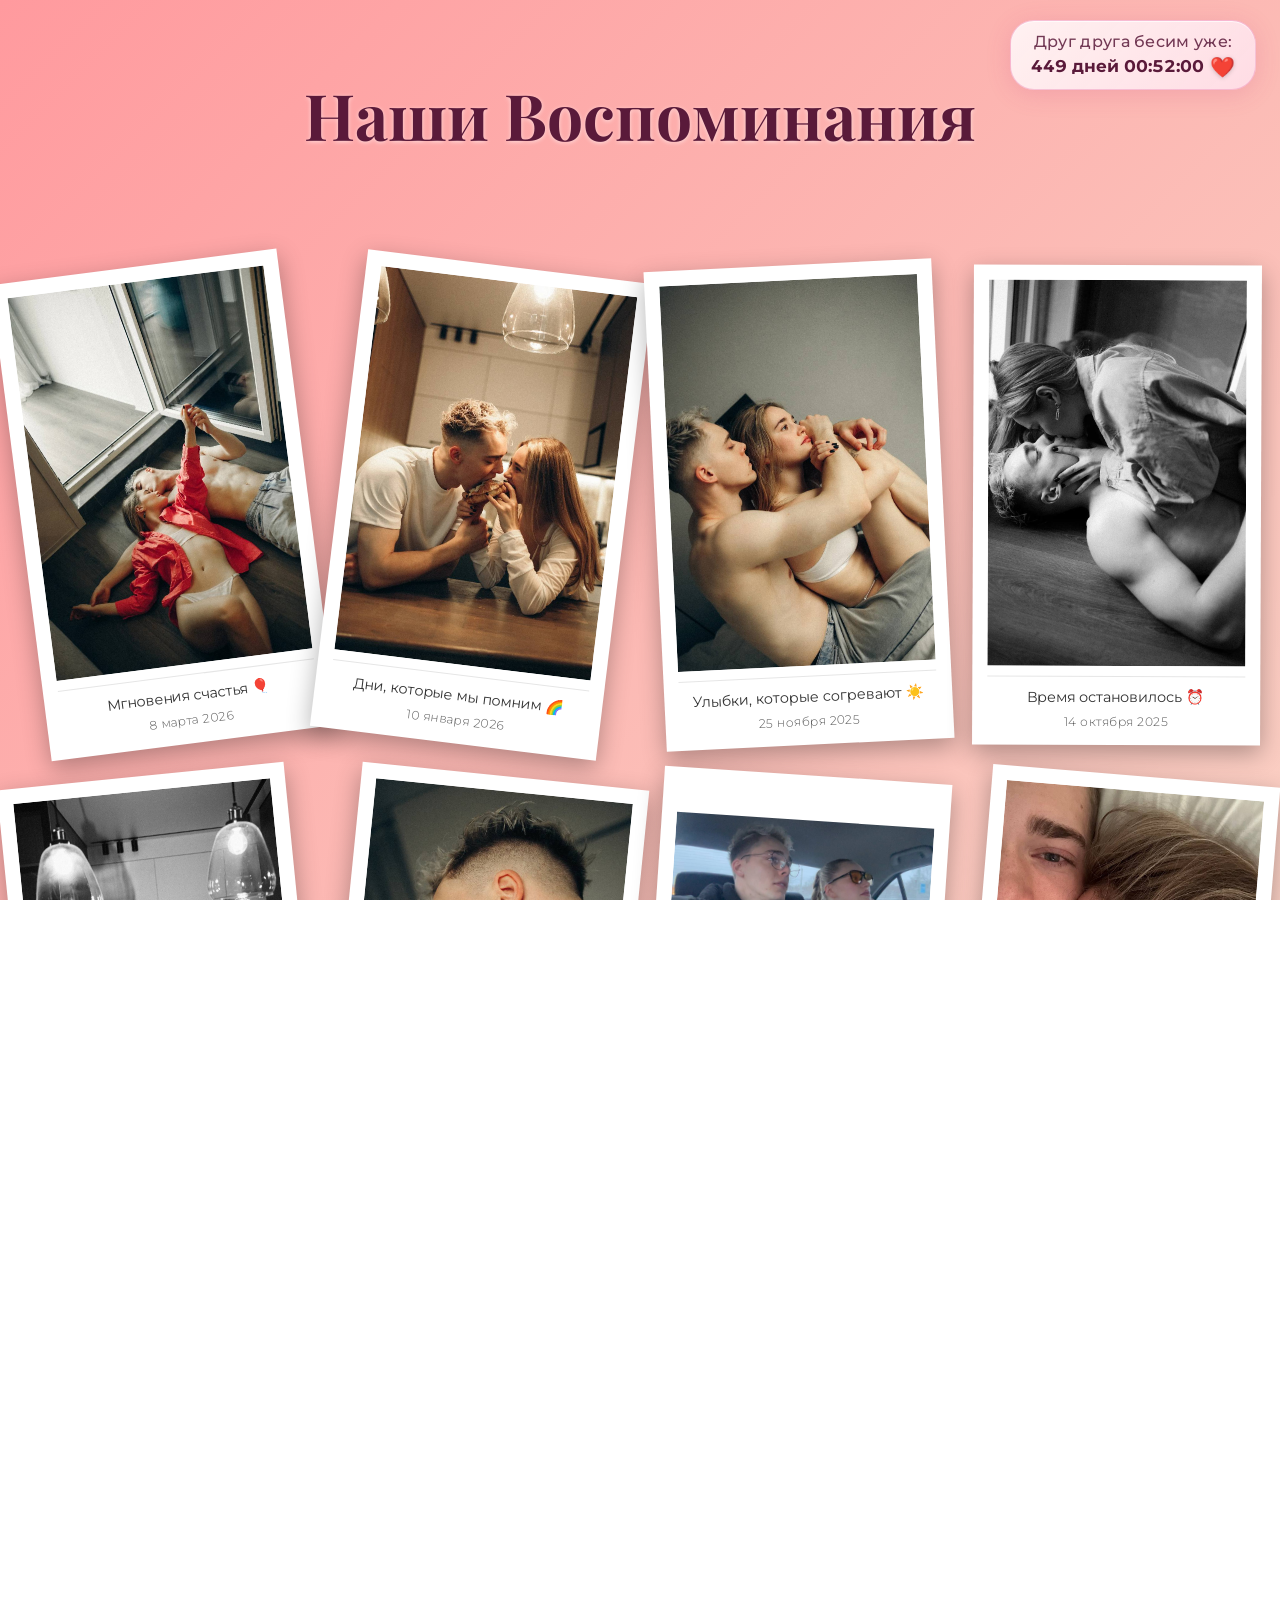
==== index.html @ 601b20e7 "init" ====
<!DOCTYPE html>
<html lang="ru">
<head>
    <meta charset="UTF-8">
    <meta name="viewport" content="width=device-width, initial-scale=1.0">
    <title>Наши Воспоминания❤️</title>
    <meta name="description" content="Наши прекрасные моменты вместе ❤️">
    
    <!-- Open Graph / Facebook, Telegram, Viber, WhatsApp -->
    <meta property="og:type" content="website">
    <meta property="og:title" content="Наши Воспоминания">
    <meta property="og:description" content="Наши прекрасные моменты вместе ❤️">
    <meta property="og:image" content="img/og-preview.png">
    <meta property="og:image:type" content="image/png">
    <meta property="og:image:width" content="1200">
    <meta property="og:image:height" content="630">
    <meta property="og:url" content="">
    <meta property="og:site_name" content="Наши Воспоминания">
    <meta property="og:locale" content="ru_RU">
    
    <!-- Twitter -->
    <meta name="twitter:card" content="summary_large_image">
    <meta name="twitter:title" content="Наши Воспоминания">
    <meta name="twitter:description" content="Наши прекрасные моменты вместе ❤️">
    <meta name="twitter:image" content="img/og-preview.png">
    
    <!-- Дополнительные теги для мессенджеров -->
    <meta name="theme-color" content="#667eea">
    <meta name="mobile-web-app-capable" content="yes">
    <meta name="apple-mobile-web-app-capable" content="yes">
    <meta name="apple-mobile-web-app-status-bar-style" content="black-translucent">
    
    <link rel="icon" type="image/svg+xml" href="img/favicon-os.svg">
    <link rel="preconnect" href="https://fonts.googleapis.com">
    <link rel="preconnect" href="https://fonts.gstatic.com" crossorigin>
    <link href="https://fonts.googleapis.com/css2?family=Playfair+Display:wght@400;700&family=Montserrat:wght@300;400;500&display=swap" rel="stylesheet">
    <link rel="stylesheet" href="css/reset.css">
    <link rel="stylesheet" href="css/style.css">
    <link rel="stylesheet" href="https://cdn.jsdelivr.net/npm/swiper@11/swiper-bundle.min.css">
</head>
<body>
    <div class="snowflakes" aria-hidden="true">
        <div class="snowflake">🌸</div>
        <div class="snowflake">💕</div>
        <div class="snowflake">🌷</div>
        <div class="snowflake">❤️</div>
        <div class="snowflake">🌸</div>
        <div class="snowflake">💖</div>
        <div class="snowflake">🌺</div>
        <div class="snowflake">💕</div>
        <div class="snowflake">🌸</div>
        <div class="snowflake">❤️</div>
        <div class="snowflake">🌷</div>
        <div class="snowflake">💖</div>
    </div>

    <!-- Счётчик времени вместе -->
    <div class="together-counter">
        <span class="together-counter__label">Друг друга бесим уже:</span>
        <div class="together-counter__wrap">
            <span class="together-counter__value" id="togetherCounter" aria-live="polite">—</span>
            <span class="together-counter__heart" aria-hidden="true">❤️</span>
        </div>
    </div>

    <!-- Экран входа (отключён — контент открыт сразу) -->
    <div class="entry-screen hidden" id="entryScreen" aria-hidden="true">
        <div class="hearts-container">
            <div class="heart-item" data-index="1">❤️</div>
            <div class="heart-item" data-index="2">💖</div>
            <div class="heart-item" data-index="3">💕</div>
            <div class="heart-item" data-index="4">💗</div>
        </div>
        <div class="entry-error" id="entryError"></div>
    </div>

    <!-- Заголовок -->
    <header class="header">
        <div class="container">
            <h1 class="title">Наши Воспоминания</h1>
        </div>
    </header>

    <!-- Галерея -->
    <main class="main">
        <div class="container">
            <div class="gallery" id="gallery">
                <!-- Фотографии будут добавлены через JavaScript -->
            </div>
        </div>
    </main>

    <!-- Lightbox для полноэкранного просмотра -->
    <div class="lightbox" id="lightbox">
        <button class="lightbox-close" id="lightboxClose">&times;</button>
        <button class="lightbox-prev" id="lightboxPrev">
            <img src="img/left-arrow.svg" alt="Previous" class="lightbox-arrow-icon">
        </button>
        <button class="lightbox-next" id="lightboxNext">
            <img src="img/right-arrow.svg" alt="Next" class="lightbox-arrow-icon">
        </button>
        <div class="lightbox-image" id="lightboxImage"></div>
        <p class="lightbox-caption" id="lightboxCaption"></p>
    </div>

    <!-- Причины для любви — карусель -->
    <section class="love-reasons" aria-label="Причины для любви">
        <div class="love-reasons__container">
            <h2 class="love-reasons__title">Причины для любви</h2>
            <div class="love-reasons__slider">
                <div class="swiper">
                    <div class="swiper-wrapper">
                        <div class="swiper-slide">
                            <div class="love-reasons__card">
                                <span class="love-reasons__card-text">Любовь — это когда ты считаешь её красивее любого ювелирного изделия в своём шопе.</span>
                                <img src="img/love-reason-1.svg" alt="" class="love-reasons__card-icon" width="64" height="64">
                            </div>
                        </div>
                        <div class="swiper-slide">
                            <div class="love-reasons__card">
                                <span class="love-reasons__card-text">Любовь — это когда вы оба планируете захватить мир, но пока спорите, чья очередь мыть посуду.</span>
                                <img src="img/love-reason-2.svg" alt="" class="love-reasons__card-icon" width="64" height="64">
                            </div>
                        </div>
                        <div class="swiper-slide">
                            <div class="love-reasons__card">
                                <span class="love-reasons__card-text">Любовь — это когда она единственный человек, который дослушал твой демку до конца и не попросила «сделать потише».</span>
                                <img src="img/love-reason-3.svg" alt="" class="love-reasons__card-icon" width="64" height="64">
                            </div>
                        </div>
                        <div class="swiper-slide">
                            <div class="love-reasons__card">
                                <span class="love-reasons__card-text">Любовь — это когда она фоткается с твоей новой подвеской, и охваты взлетают выше, чем твои амбиции.</span>
                                <img src="img/love-reason-4.svg" alt="" class="love-reasons__card-icon" width="64" height="64">
                            </div>
                        </div>
                        <div class="swiper-slide">
                            <div class="love-reasons__card">
                                <span class="love-reasons__card-text">Любовь — это планировать захват рынка украшений, пока вы оба лежите в масках для лица.</span>
                                <img src="img/love-reason-5.svg" alt="" class="love-reasons__card-icon" width="64" height="64">
                            </div>
                        </div>
                        <div class="swiper-slide">
                            <div class="love-reasons__card">
                                <span class="love-reasons__card-text">Любовь — это когда вы — самая стильная пара в сторис, даже если за кадром гора неглаженного белья.</span>
                                <img src="img/love-reason-6.svg" alt="" class="love-reasons__card-icon" width="64" height="64">
                            </div>
                        </div>
                        <div class="swiper-slide">
                            <div class="love-reasons__card">
                                <span class="love-reasons__card-text">Любовь — это вместе мечтать о пентхаусе, но кайфовать здесь и сейчас в одной съёмной, но уютной квартире.</span>
                                <img src="img/love-reason-7.svg" alt="" class="love-reasons__card-icon" width="64" height="64">
                            </div>
                        </div>
                        <div class="swiper-slide">
                            <div class="love-reasons__card">
                                <span class="love-reasons__card-text">Любовь — это верить в его успех сильнее, чем в него верит алгоритм Инстаграма.</span>
                                <img src="img/love-reason-8.svg" alt="" class="love-reasons__card-icon" width="64" height="64">
                            </div>
                        </div>
                        <div class="swiper-slide">
                            <div class="love-reasons__card">
                                <span class="love-reasons__card-text">Любовь — это когда «мы» в бизнес-плане важнее, чем «я».</span>
                                <img src="img/love-reason-9.svg" alt="" class="love-reasons__card-icon" width="64" height="64">
                            </div>
                        </div>
                        <div class="swiper-slide">
                            <div class="love-reasons__card">
                                <span class="love-reasons__card-text">Любовь — это знать, что даже если мир перестанет качать под бит, вы всё равно будете на одной волне.</span>
                                <img src="img/love-reason-10.svg" alt="" class="love-reasons__card-icon" width="64" height="64">
                            </div>
                        </div>
                    </div>
                </div>
            </div>
        </div>
    </section>

    <!-- Блокнот благодарности -->
    <section class="gratitude-notebook" aria-label="Блокнот благодарности">
        <div class="container">
            <h2 class="gratitude-notebook__title">Блокнот благодарности</h2>
            <p class="gratitude-notebook__desc">Напиши, за что благодарен или благодарна — и сохрани в нашу общую книгу.</p>
            <form class="gratitude-notebook__form" id="gratitudeForm" action="#" method="post"
                data-api-base="https://derbugov.ru/love/api"
                data-project="sergey-olya">
                <textarea class="gratitude-notebook__textarea" name="message" placeholder="Напиши благодарность..." rows="4" maxlength="2000" required></textarea>
                <div class="gratitude-notebook__row">
                    <fieldset class="gratitude-notebook__author">
                        <legend class="gratitude-notebook__legend">От кого:</legend>
                        <label class="gratitude-notebook__label">
                            <input type="radio" name="author" value="sergey" checked>
                            <span>Сергей</span>
                        </label>
                        <label class="gratitude-notebook__label">
                            <input type="radio" name="author" value="olya">
                            <span>Оля</span>
                        </label>
                    </fieldset>
                    <button type="submit" class="gratitude-notebook__submit">Сохранить</button>
                </div>
                <p class="gratitude-notebook__status" id="gratitudeStatus" aria-live="polite"></p>
            </form>
            <div class="gratitude-list" id="gratitudeList">
                <h3 class="gratitude-list__title">Добавленные благодарности</h3>
                <div class="gratitude-list__items" id="gratitudeListItems"></div>
            </div>
        </div>
    </section>

    <!-- Гороскоп пары: Овен + Рыбы -->
    <section class="horoscope-pair" aria-label="Гороскоп пары">
        <div class="container">
            <h2 class="horoscope-pair__title">
                <span class="horoscope-pair__icon" aria-hidden="true">
                    <svg width="32" height="32" viewBox="0 0 24 24" fill="none" xmlns="http://www.w3.org/2000/svg"><path d="M12 2l1.5 4.5L18 8l-4.5 1.5L12 14l-1.5-4.5L6 8l4.5-1.5L12 2z" fill="currentColor" opacity="0.95"/><path d="M5 16l1 3 3-1-1-3-3 1zM19 16l-1 3-3-1 1-3 3 1zM12 18l.8 2.4 2.4-.8-.8-2.4-2.4.8z" fill="currentColor" opacity="0.7"/></svg>
                </span>
                Космический коктейль: Овен + Рыбы
            </h2>
            <p class="horoscope-pair__subtitle">Встреча «Пионера» и «Мечтателя»</p>

            <div class="horoscope-pair__cards">
                <div class="horoscope-pair__card horoscope-pair__card--aries">
                    <span class="horoscope-pair__zodiac" aria-hidden="true">♈</span>
                    <h3 class="horoscope-pair__name">Сергей <span class="horoscope-pair__sign">Овен</span></h3>
                    <p class="horoscope-pair__date">8 апреля</p>
                    <p class="horoscope-pair__text">Огонь в чистом виде. Энергия, драйв и девиз «вижу цель — не вижу препятствий».</p>
                </div>
                <div class="horoscope-pair__card horoscope-pair__card--pair">
                    <span class="horoscope-pair__heart" aria-hidden="true">💫</span>
                    <p class="horoscope-pair__meta">Сергей даёт защиту и уверенность, Оля — вдохновение и «тихую гавань». Пара замыкает цикл зодиака (Рыбы — последний, Овен — первый), создавая целостность.</p>
                </div>
                <div class="horoscope-pair__card horoscope-pair__card--pisces">
                    <span class="horoscope-pair__zodiac" aria-hidden="true">♓</span>
                    <h3 class="horoscope-pair__name">Оля <span class="horoscope-pair__sign">Рыбы</span></h3>
                    <p class="horoscope-pair__date">14 марта</p>
                    <p class="horoscope-pair__text">Глубокий океан. Мудрость, интуиция и умение сглаживать острые углы.</p>
                </div>
            </div>

            <div class="horoscope-pair__footer">
                <p class="horoscope-pair__date-start">
                    <span class="horoscope-pair__date-icon" aria-hidden="true">🌙</span>
                    Начало отношений: <strong>12.09.2025</strong> — Солнце в Деве, Луна в Тельце. Фундамент «на века»: земная устойчивость, комфорт и верность.
                </p>
                <p class="horoscope-pair__verdict">
                    Как моторная лодка (Овен) в красивом заливе (Рыбы). Главное — не заводить мотор слишком резко, и тогда это путешествие будет самым романтичным.
                </p>
                <p class="horoscope-pair__numbers">Числа 8 и 14 в сумме дают отличную динамику. 14 марта — День числа Пи, так что у ваших отношений под ногами бесконечная логика любви.</p>
            </div>
        </div>
    </section>

    <!-- Модалка подтверждения удаления -->
    <div class="confirm-modal" id="confirmModal" aria-modal="true" role="dialog" aria-labelledby="confirmModalText">
        <div class="confirm-modal__box">
            <p class="confirm-modal__text" id="confirmModalText">Удалить эту благодарность?</p>
            <div class="confirm-modal__actions">
                <button type="button" class="confirm-modal__btn confirm-modal__btn--cancel" id="confirmModalCancel">Отмена</button>
                <button type="button" class="confirm-modal__btn confirm-modal__btn--delete" id="confirmModalOk">Удалить</button>
            </div>
        </div>
    </div>

    <script src="https://cdn.jsdelivr.net/npm/swiper@11/swiper-bundle.min.js"></script>
    <script src="js/script.js"></script>
</body>
</html>
---- css/style.css ----
/* Базовые стили */
.container {
    width: 100%;
    max-width: 1600px;
    margin: 0 auto;
    padding: 0 20px;
}

.flex {
    display: flex;
    align-items: center;
    justify-content: space-between;
}

/* Фон и общие стили */
body {
    background: linear-gradient(135deg, #ff9a9e 0%, #fad0c4 25%, #ffecd2 50%, #f8b4c8 75%, #e96da6 100%);
    background-size: 400% 400%;
    animation: gradientShift 15s ease infinite;
    min-height: 100vh;
    position: relative;
    overflow-x: hidden;
}

@keyframes gradientShift {
    0% {
        background-position: 0% 50%;
    }

    50% {
        background-position: 100% 50%;
    }

    100% {
        background-position: 0% 50%;
    }
}


/* Счётчик времени вместе — правый верхний угол */
.together-counter {
    position: fixed;
    top: 20px;
    right: 24px;
    z-index: 100;
    display: flex;
    flex-direction: column;
    flex-wrap: wrap;
    align-items: center;
    gap: 6px 10px;
    font-family: 'Montserrat', sans-serif;
    color: #5a1a3a;
    background: linear-gradient(135deg, rgba(255, 255, 255, 0.82) 0%, rgba(255, 230, 242, 0.78) 100%);
    padding: 12px 20px;
    border-radius: 24px;
    backdrop-filter: blur(14px);
    -webkit-backdrop-filter: blur(14px);
    box-shadow: 0 4px 24px rgba(200, 60, 120, 0.18), inset 0 1px 0 rgba(255, 255, 255, 0.7);
    border: 1px solid rgba(233, 109, 166, 0.35);
    white-space: nowrap;
    transition: transform 0.2s ease, box-shadow 0.2s ease;
}

.together-counter:hover {
    transform: translateY(-1px);
    box-shadow: 0 8px 28px rgba(200, 60, 120, 0.25), inset 0 1px 0 rgba(255, 255, 255, 0.8);
}

/* Обёртка значения и сердца — не обрезает анимацию scale */
.together-counter__wrap {
    display: inline-flex;
    align-items: center;
    gap: 6px;
    overflow: visible;
}

.together-counter__heart {
    display: inline-block;
    font-size: 1.25rem;
    line-height: 1;
    filter: drop-shadow(0 1px 2px rgba(0, 0, 0, 0.2));
}

.together-counter__heart--beat {
    animation: togetherHeartBeat 0.4s ease-in-out;
}

@keyframes togetherHeartBeat {

    0%,
    100% {
        transform: scale(1);
    }

    35% {
        transform: scale(1.35);
    }

    70% {
        transform: scale(1.1);
    }
}

.together-counter__label {
    font-size: 1rem;
    font-weight: 500;
    letter-spacing: 0.02em;
    opacity: 0.85;
}

.together-counter__value {
    font-size: 1.05rem;
    font-weight: 700;
    font-variant-numeric: tabular-nums;
}

@media (max-width: 768px) {
    .together-counter {
        top: 12px;
        right: 12px;
        padding: 10px 14px;
        gap: 4px 8px;
        border-radius: 20px;
    }

    .together-counter__heart {
        font-size: 1.1rem;
    }

    .together-counter__label {
        font-size: 0.8rem;
    }

    .together-counter__value {
        font-size: 0.9rem;
    }
}

/* Лепестки и сердечки */
.snowflakes {
    position: fixed;
    top: 0;
    left: 0;
    width: 100%;
    height: 100%;
    pointer-events: none;
    z-index: 2;
    overflow: hidden;
}

.snowflake {
    position: absolute;
    top: -30px;
    font-size: 22px;
    opacity: 0.85;
    animation: petalfall linear infinite;
}

.snowflake:nth-child(1) {
    left: 8%;
    animation-duration: 16s;
    animation-delay: 0s;
}

.snowflake:nth-child(2) {
    left: 18%;
    animation-duration: 19s;
    animation-delay: 1.2s;
}

.snowflake:nth-child(3) {
    left: 30%;
    animation-duration: 22s;
    animation-delay: 2.5s;
}

.snowflake:nth-child(4) {
    left: 42%;
    animation-duration: 17s;
    animation-delay: 0.7s;
}

.snowflake:nth-child(5) {
    left: 52%;
    animation-duration: 20s;
    animation-delay: 1.8s;
}

.snowflake:nth-child(6) {
    left: 63%;
    animation-duration: 23s;
    animation-delay: 3.1s;
}

.snowflake:nth-child(7) {
    left: 72%;
    animation-duration: 15s;
    animation-delay: 0.4s;
}

.snowflake:nth-child(8) {
    left: 80%;
    animation-duration: 18s;
    animation-delay: 1.6s;
}

.snowflake:nth-child(9) {
    left: 91%;
    animation-duration: 21s;
    animation-delay: 2.9s;
}

.snowflake:nth-child(10) {
    left: 14%;
    animation-duration: 20s;
    animation-delay: 1s;
}

.snowflake:nth-child(11) {
    left: 57%;
    animation-duration: 17s;
    animation-delay: 2.2s;
}

.snowflake:nth-child(12) {
    left: 87%;
    animation-duration: 22s;
    animation-delay: 3.5s;
}

@keyframes petalfall {
    0% {
        transform: translateY(0) translateX(0) rotate(0deg);
        opacity: 0.9;
    }

    25% {
        transform: translateY(25vh) translateX(18px) rotate(90deg);
    }

    50% {
        transform: translateY(50vh) translateX(-14px) rotate(180deg);
    }

    75% {
        transform: translateY(75vh) translateX(20px) rotate(270deg);
    }

    100% {
        transform: translateY(105vh) translateX(0) rotate(360deg);
        opacity: 0;
    }
}

/* Заголовок */
.header {
    text-align: center;
    padding: 80px 20px 40px;
    position: relative;
    z-index: 10;
}

.title {
    font-family: 'Playfair Display', serif;
    font-size: 4rem;
    font-weight: 700;
    color: #5a1a3a;
    text-shadow: 0 1px 4px rgba(255, 255, 255, 0.6);
    margin-bottom: 15px;
    animation: fadeInDown 1s ease-out;
}

.subtitle {
    font-family: 'Montserrat', sans-serif;
    font-size: 1.5rem;
    font-weight: 300;
    color: rgba(90, 26, 58, 0.85);
    text-shadow: 0 1px 3px rgba(255, 255, 255, 0.5);
    animation: fadeInUp 1s ease-out 0.3s both;
}

@keyframes fadeInDown {
    from {
        opacity: 0;
        transform: translateY(-30px);
    }

    to {
        opacity: 1;
        transform: translateY(0);
    }
}

@keyframes fadeInUp {
    from {
        opacity: 0;
        transform: translateY(30px);
    }

    to {
        opacity: 1;
        transform: translateY(0);
    }
}

/* Причины для любви — карусель */
.love-reasons {
    position: relative;
    z-index: 10;
    padding: 20px 0 50px;
}

.love-reasons__container {
    padding-left: 0;
    padding-right: 0;
}

.love-reasons__title {
    font-family: 'Playfair Display', serif;
    font-size: 2rem;
    font-weight: 700;
    color: #5a1a3a;
    text-align: center;
    text-shadow: 0 1px 3px rgba(255, 255, 255, 0.5);
    margin-bottom: 28px;
    padding: 0 20px;
}

.love-reasons__slider {
    position: relative;
}

.love-reasons__slider .swiper {
    overflow: visible;
}

.love-reasons__slider .swiper-wrapper {
    align-items: stretch;
}

.love-reasons__slider .swiper-slide {
    height: auto;
    display: flex;
    box-sizing: border-box;
    margin-left: 10px;
    width: 320px;
    flex-shrink: 0;
}

@media (max-width: 768px) {
    .love-reasons__slider .swiper-slide {
        width: 260px;
    }
}

.love-reasons__card {
    flex: 1;
    width: 100%;
    min-width: 0;
    padding: 24px 28px;
    background: rgba(255, 255, 255, 0.95);
    border-radius: 16px;
    box-shadow: 0 8px 32px rgba(0, 0, 0, 0.2);
    font-family: 'Montserrat', sans-serif;
    font-size: 1rem;
    line-height: 1.5;
    color: #333;
    font-weight: 400;
    display: flex;
    flex-direction: column;
    gap: 16px;
    position: relative;
}

.love-reasons__card-text {
    flex: 1;
    min-height: 0;
}

.love-reasons__card-icon {
    display: block;
    width: 56px;
    height: 56px;
    object-fit: contain;
    flex-shrink: 0;
    position: absolute;
    left: var(--icon-left, 50%);
    transform: translateX(-50%) rotate(var(--icon-rotate, 0deg));
    bottom: -25px;
}

@media (max-width: 768px) {
    .love-reasons__title {
        font-size: 1.5rem;
    }

    .love-reasons__card {
        min-width: 260px;
        padding: 20px 22px;
        font-size: 0.95rem;
    }

    .love-reasons__card-icon {
        width: 48px;
        height: 48px;
    }
}

/* Блокнот благодарности */
.gratitude-notebook {
    position: relative;
    z-index: 10;
    padding: 50px 20px 70px;
}

.gratitude-notebook__title {
    font-family: 'Playfair Display', serif;
    font-size: 2rem;
    font-weight: 700;
    color: #5a1a3a;
    text-align: center;
    text-shadow: 0 1px 3px rgba(255, 255, 255, 0.5);
    margin-bottom: 10px;
}

.gratitude-notebook__desc {
    font-family: 'Montserrat', sans-serif;
    font-size: 1rem;
    color: rgba(90, 26, 58, 0.8);
    text-align: center;
    margin-bottom: 28px;
}

.gratitude-notebook__form {
    max-width: 560px;
    margin: 0 auto;
    background: rgba(255, 255, 255, 0.95);
    padding: 28px 32px;
    border-radius: 20px;
    box-shadow: 0 8px 32px rgba(0, 0, 0, 0.2);
}

.gratitude-notebook__textarea {
    width: 100%;
    min-height: 120px;
    padding: 16px 18px;
    border: 1px solid rgba(0, 0, 0, 0.12);
    border-radius: 12px;
    font-family: 'Montserrat', sans-serif;
    font-size: 1rem;
    line-height: 1.5;
    color: #333;
    resize: vertical;
    box-sizing: border-box;
    margin-bottom: 20px;
}

.gratitude-notebook__textarea::placeholder {
    color: #999;
}

.gratitude-notebook__textarea:focus {
    outline: none;
    border-color: #667eea;
    box-shadow: 0 0 0 3px rgba(102, 126, 234, 0.2);
}

.gratitude-notebook__row {
    display: flex;
    flex-wrap: wrap;
    align-items: center;
    justify-content: space-between;
    gap: 16px;
}

.gratitude-notebook__author {
    border: none;
    margin: 0;
    padding: 0;
}

.gratitude-notebook__legend {
    font-family: 'Montserrat', sans-serif;
    font-size: 0.9rem;
    font-weight: 500;
    color: #555;
    margin-bottom: 8px;
}

.gratitude-notebook__label {
    display: inline-flex;
    align-items: center;
    gap: 8px;
    font-family: 'Montserrat', sans-serif;
    font-size: 1rem;
    color: #333;
    cursor: pointer;
    margin-right: 20px;
}

.gratitude-notebook__label input {
    accent-color: #667eea;
}

.gratitude-notebook__submit {
    font-family: 'Montserrat', sans-serif;
    font-size: 1rem;
    font-weight: 600;
    color: white;
    background: linear-gradient(135deg, #e96da6 0%, #c0435a 100%);
    border: none;
    padding: 12px 28px;
    border-radius: 24px;
    cursor: pointer;
    box-shadow: 0 4px 14px rgba(233, 109, 166, 0.35);
    transition: transform 0.2s, box-shadow 0.2s;
}

.gratitude-notebook__submit:hover {
    transform: translateY(-1px);
    box-shadow: 0 6px 20px rgba(233, 109, 166, 0.55);
}

.gratitude-notebook__submit:disabled {
    opacity: 0.7;
    cursor: not-allowed;
    transform: none;
}

.gratitude-notebook__status {
    margin: 16px 0 0;
    font-family: 'Montserrat', sans-serif;
    font-size: 0.9rem;
    min-height: 1.4em;
}

.gratitude-notebook__status.success {
    color: #2e7d32;
}

.gratitude-notebook__status.error {
    color: #c62828;
}

@media (max-width: 768px) {
    .gratitude-notebook__form {
        padding: 20px 20px;
    }

    .gratitude-notebook__row {
        flex-direction: column;
        align-items: stretch;
    }

    .gratitude-notebook__submit {
        width: 100%;
    }
}

/* Список добавленных благодарностей */
.gratitude-list {
    max-width: 560px;
    margin: 36px auto 0;
}

.gratitude-list__title {
    font-family: 'Montserrat', sans-serif;
    font-size: 1.15rem;
    font-weight: 600;
    color: #5a1a3a;
    margin-bottom: 16px;
}

.gratitude-list__items {
    display: flex;
    flex-direction: column;
    gap: 12px;
}

.gratitude-list__item {
    position: relative;
    background: rgba(255, 255, 255, 0.95);
    padding: 16px 44px 16px 20px;
    border-radius: 14px;
    box-shadow: 0 4px 20px rgba(0, 0, 0, 0.12);
    font-family: 'Montserrat', sans-serif;
}

.gratitude-list__item-delete {
    position: absolute;
    top: 12px;
    right: 12px;
    width: 28px;
    height: 28px;
    padding: 0;
    border: none;
    background: rgba(0, 0, 0, 0.06);
    color: #666;
    font-size: 1.25rem;
    line-height: 1;
    border-radius: 50%;
    cursor: pointer;
    display: flex;
    align-items: center;
    justify-content: center;
    transition: background 0.2s, color 0.2s;
}

.gratitude-list__item-delete:hover {
    background: rgba(198, 40, 40, 0.15);
    color: #c62828;
}

.gratitude-list__item-text {
    font-size: 1rem;
    line-height: 1.5;
    color: #333;
    margin-bottom: 8px;
    white-space: pre-wrap;
}

.gratitude-list__item-meta {
    font-size: 0.85rem;
    color: #666;
}

.gratitude-list__empty {
    font-family: 'Montserrat', sans-serif;
    font-size: 0.95rem;
    color: rgba(90, 26, 58, 0.7);
    font-style: italic;
}

/* Гороскоп пары: Овен + Рыбы */
.horoscope-pair {
    position: relative;
    z-index: 10;
    padding: 50px 20px 80px;
}

.horoscope-pair__title {
    display: flex;
    align-items: center;
    justify-content: center;
    gap: 12px;
    flex-wrap: wrap;
    font-family: 'Playfair Display', serif;
    font-size: 2rem;
    font-weight: 700;
    color: #5a1a3a;
    text-align: center;
    text-shadow: 0 1px 3px rgba(255, 255, 255, 0.5);
    margin-bottom: 8px;
    padding: 0 20px;
}

.horoscope-pair__icon {
    display: inline-flex;
    color: #c0435a;
    filter: drop-shadow(0 1px 3px rgba(255, 255, 255, 0.4));
}

.horoscope-pair__subtitle {
    font-family: 'Montserrat', sans-serif;
    font-size: 1rem;
    color: rgba(90, 26, 58, 0.8);
    text-align: center;
    margin-bottom: 28px;
    padding: 0 20px;
}

.horoscope-pair__cards {
    display: grid;
    grid-template-columns: 1fr auto 1fr;
    gap: 20px;
    align-items: start;
    max-width: 900px;
    margin: 0 auto 32px;
}

.horoscope-pair__card {
    background: rgba(255, 255, 255, 0.95);
    border-radius: 16px;
    padding: 20px 24px;
    box-shadow: 0 8px 32px rgba(0, 0, 0, 0.2);
    font-family: 'Montserrat', sans-serif;
    text-align: center;
}

.horoscope-pair__card--pair {
    text-align: left;
    align-self: stretch;
    display: flex;
    flex-direction: column;
    justify-content: center;
}

.horoscope-pair__zodiac {
    display: block;
    font-size: 2.5rem;
    line-height: 1;
    margin-bottom: 8px;
    opacity: 0.9;
}

.horoscope-pair__heart {
    display: block;
    font-size: 2rem;
    margin-bottom: 8px;
}

.horoscope-pair__name {
    font-family: 'Playfair Display', serif;
    font-size: 1.25rem;
    font-weight: 700;
    color: #333;
    margin: 0 0 4px;
}

.horoscope-pair__sign {
    font-family: 'Montserrat', sans-serif;
    font-weight: 500;
    font-size: 1rem;
    color: #667eea;
}

.horoscope-pair__date {
    font-size: 0.9rem;
    color: #666;
    margin: 0 0 12px;
}

.horoscope-pair__text {
    font-size: 0.95rem;
    line-height: 1.5;
    color: #444;
    margin: 0;
}

.horoscope-pair__meta {
    font-size: 1.8rem;
    font-weight: 600;
    line-height: 1.5;
    color: #444;
    margin: 0;
}

@media (max-width: 768px) {
    .horoscope-pair__meta {
        font-size: 1rem;
    }
}

.horoscope-pair__footer {
    max-width: 900px;
    margin: 0 auto;
    background: rgba(255, 255, 255, 0.9);
    border-radius: 16px;
    padding: 24px 28px;
    box-shadow: 0 8px 32px rgba(0, 0, 0, 0.15);
}

.horoscope-pair__date-start,
.horoscope-pair__verdict,
.horoscope-pair__numbers {
    font-family: 'Montserrat', sans-serif;
    font-size: 0.95rem;
    line-height: 1.55;
    color: #333;
    margin: 0 0 14px;
}

.horoscope-pair__date-start:last-child,
.horoscope-pair__verdict:last-child,
.horoscope-pair__numbers:last-child {
    margin-bottom: 0;
}

.horoscope-pair__date-icon {
    margin-right: 4px;
}

.horoscope-pair__verdict {
    font-style: italic;
    color: #555;
}

@media (max-width: 768px) {
    .horoscope-pair {
        padding: 40px 16px 60px;
    }

    .horoscope-pair__title {
        font-size: 1.5rem;
        gap: 8px;
    }

    .horoscope-pair__cards {
        grid-template-columns: 1fr;
        gap: 16px;
        margin-bottom: 24px;
    }

    .horoscope-pair__card {
        padding: 18px 20px;
    }

    .horoscope-pair__footer {
        padding: 20px 20px;
    }
}

/* Галерея */
.main {
    padding: 40px 0 80px;
    position: relative;
    z-index: 10;
}

.gallery {
    display: grid;
    grid-template-columns: repeat(auto-fill, minmax(280px, 1fr));
    gap: 30px;
    padding: 20px 0;
}

/* Поляроидный стиль для фотографий */
.photo-item {
    position: relative;
    opacity: 0;
    transform: translateY(50px) scale(0.8);
    animation: photoAppear 0.8s ease-out forwards;
    cursor: pointer;
    transition: transform 0.3s ease;
}

.photo-item.visible {
    opacity: 1;
    transform: translateY(0) scale(1);
}

@keyframes photoAppear {
    to {
        opacity: 1;
        transform: translateY(0) scale(1);
    }
}

.polaroid {
    background: white;
    padding: 15px;
    box-shadow: 0 8px 25px rgba(0, 0, 0, 0.3);
    transition: all 0.4s cubic-bezier(0.34, 1.56, 0.64, 1);
    position: relative;
    overflow: hidden;
    display: flex;
    flex-direction: column;
}

.polaroid::before {
    content: '';
    position: absolute;
    top: 0;
    left: 0;
    right: 0;
    bottom: 0;
    background: linear-gradient(135deg, rgba(255, 255, 255, 0.1) 0%, transparent 100%);
    opacity: 0;
    transition: opacity 0.3s;
}

.photo-item:hover .polaroid::before {
    opacity: 1;
}

.photo-item:hover .polaroid {
    transform: scale(1.05) rotate(0deg) !important;
    box-shadow: 0 15px 40px rgba(0, 0, 0, 0.4);
    z-index: 100;
}

.photo-item:hover .photo-image {
    transform: scale(1.05);
}

.photo-image {
    width: 100%;
    height: auto;
    display: block;
    transition: transform 0.4s ease, opacity 0.3s ease;
    object-fit: cover;
    opacity: 1;
}

/* Видео в галерее */
.frame-inner {
    position: relative;
    width: 100%;
    overflow: hidden;
    min-height: 200px;
    display: flex;
    align-items: center;
    justify-content: center;
    background: transparent;
    flex: 1 0 auto;
}

/* Спиннер загрузки для фотографий в галерее */
.photo-spinner {
    position: absolute;
    top: 0;
    left: 0;
    width: 100%;
    height: 100%;
    display: flex;
    align-items: center;
    justify-content: center;
    background: transparent;
    z-index: 5;
}

.heart-loader-small {
    font-size: 2rem;
    animation: heartPulse 1.5s ease-in-out infinite;
    color: #ff6b9d;
    filter: drop-shadow(0 0 8px rgba(255, 107, 157, 0.5));
}

.frame-inner video {
    width: 100%;
    height: auto;
    display: block;
    object-fit: cover;
}

/* Play кнопка для видео */
.video-play-button {
    position: absolute;
    top: 50%;
    left: 50%;
    transform: translate(-50%, -50%);
    width: 70px;
    height: 70px;
    display: flex;
    align-items: center;
    justify-content: center;
    cursor: pointer;
    transition: all 0.3s ease;
    z-index: 10;
    filter: drop-shadow(0 4px 15px rgba(0, 0, 0, 0.3));
}

.video-play-button .play-icon {
    width: 100%;
    height: 100%;
    object-fit: contain;
    transition: all 0.3s ease;
}

.video-play-button:hover {
    transform: translate(-50%, -50%) scale(1.15);
    filter: drop-shadow(0 6px 20px rgba(0, 0, 0, 0.4));
}

.video-play-button:hover .play-icon {
    filter: brightness(1.1);
}

.photo-item:hover .video-play-button {
    transform: translate(-50%, -50%) scale(1.2);
}

.photo-caption {
    position: relative;
    font-family: 'Montserrat', sans-serif;
    font-size: 0.9rem;
    color: #333;
    text-align: center;
    font-weight: 400;
    line-height: 1.4;
    padding: 10px 0 0;
    margin-top: 10px;
    border-top: 1px solid rgba(0, 0, 0, 0.1);
    flex-shrink: 0;
}

.photo-caption span {
    display: block;
    margin-top: 5px;
    font-weight: 300;
    letter-spacing: 0.5px;
}

/* Lightbox */
.lightbox {
    display: none;
    position: fixed;
    top: 0;
    left: 0;
    width: 100%;
    height: 100%;
    background: rgba(0, 0, 0, 0.95);
    z-index: 1000;
    justify-content: center;
    align-items: center;
    opacity: 0;
    transition: opacity 0.3s;
}

.lightbox.active {
    display: flex;
    opacity: 1;
}

.lightbox-image {
    max-width: 90%;
    max-height: 90%;
    border-radius: 10px;
    box-shadow: 0 10px 50px rgba(0, 0, 0, 0.5);
    animation: lightboxZoom 0.3s ease-out;
    display: flex;
    align-items: center;
    justify-content: center;
}

.lightbox-image img,
.lightbox-image video {
    max-width: 100%;
    max-height: 90vh;
    object-fit: contain;
    border-radius: 10px;
}

/* Спиннер загрузки с сердечком */
.lightbox-spinner {
    display: flex;
    align-items: center;
    justify-content: center;
    width: 100%;
    height: 100%;
    min-height: 300px;
}

.heart-loader {
    font-size: 3rem;
    animation: heartPulse 1.5s ease-in-out infinite;
    color: #ff6b9d;
    filter: drop-shadow(0 0 10px rgba(255, 107, 157, 0.5));
}

/* Увеличение спиннеров на мобильных устройствах в 3 раза */
@media (max-width: 768px) {
    .heart-loader-small {
        font-size: 6rem;
        /* 2rem * 3 = 6rem */
    }

    .heart-loader {
        font-size: 9rem;
        /* 3rem * 3 = 9rem */
    }
}

@keyframes heartPulse {

    0%,
    100% {
        transform: scale(1);
        opacity: 0.8;
    }

    50% {
        transform: scale(1.3);
        opacity: 1;
    }
}

/* Сообщение об ошибке загрузки */
.lightbox-error {
    color: white;
    font-family: 'Montserrat', sans-serif;
    font-size: 1.2rem;
    text-align: center;
    padding: 30px;
}

@keyframes lightboxZoom {
    from {
        transform: scale(0.8);
        opacity: 0;
    }

    to {
        transform: scale(1);
        opacity: 1;
    }
}

.lightbox-caption {
    position: absolute;
    bottom: 0;
    left: 0;
    color: white;
    font-family: 'Montserrat', sans-serif;
    font-size: 1rem;
    text-align: center;
    padding: 15px 30px;
    background: rgba(0, 0, 0, 0.7);
    border-radius: 25px;
    width: 100%;
}

.lightbox-close {
    position: absolute;
    top: 30px;
    right: 30px;
    font-size: 3rem;
    color: white;
    background: none;
    border: none;
    cursor: pointer;
    width: 50px;
    height: 50px;
    display: flex;
    align-items: center;
    justify-content: center;
    transition: transform 0.2s;
    z-index: 1001;
}

.lightbox-close:hover {
    transform: rotate(90deg) scale(1.2);
}

.lightbox-prev,
.lightbox-next {
    position: absolute;
    top: 50%;
    transform: translateY(-50%);
    font-size: 4rem;
    color: white;
    background: rgba(255, 255, 255, 0.1);
    border: none;
    cursor: pointer;
    width: 60px;
    height: 60px;
    display: flex;
    align-items: center;
    justify-content: center;
    border-radius: 50%;
    transition: all 0.3s;
    z-index: 1001;
}

.lightbox-prev {
    left: 30px;
}

.lightbox-next {
    right: 30px;
}

.lightbox-prev:hover,
.lightbox-next:hover {
    background: rgba(255, 255, 255, 0.3);
    transform: translateY(-50%) scale(1.1);
}

/* Адаптивность */
@media (max-width: 768px) {
    .title {
        font-size: 2.5rem;
    }

    .subtitle {
        font-size: 1.2rem;
    }

    .gallery {
        grid-template-columns: repeat(auto-fill, minmax(200px, 1fr));
        gap: 20px;
    }

    .lightbox-prev,
    .lightbox-next {
        width: 50px;
        height: 50px;
    }

    .lightbox-prev {
        left: 10px;
    }

    .lightbox-next {
        right: 10px;
    }

    .lightbox-close {
        top: 15px;
        right: 15px;
        font-size: 2.5rem;
    }
}

@media (max-width: 480px) {
    .gallery {
        grid-template-columns: 1fr;
        gap: 25px;
    }

    .title {
        font-size: 2rem;
    }
}

/* Экран входа */
.entry-screen {
    position: fixed;
    top: 0;
    left: 0;
    width: 100%;
    height: 100%;
    background: linear-gradient(135deg, #667eea 0%, #764ba2 25%, #f093fb 50%, #4facfe 75%, #00f2fe 100%);
    background-size: 400% 400%;
    animation: gradientShift 15s ease infinite;
    display: flex;
    flex-direction: column;
    align-items: center;
    justify-content: center;
    z-index: 10000;
    transition: opacity 0.5s ease, visibility 0.5s ease;
}

.entry-screen.hidden {
    opacity: 0;
    visibility: hidden;
    pointer-events: none;
}

.hearts-container {
    display: flex;
    width: 100%;
    height: 100%;
    align-items: center;
    justify-content: center;
    gap: 0;
}

.heart-item {
    width: 25%;
    height: 100%;
    display: flex;
    align-items: center;
    justify-content: center;
    cursor: pointer;
    transition: all 0.3s ease;
    user-select: none;
    font-size: 15vw;
    animation: heartFloat 2s ease-in-out infinite;
}

.heart-item:nth-child(1) {
    animation-delay: 0s;
    filter: drop-shadow(0 4px 8px rgba(255, 107, 157, 0.4));
}

.heart-item:nth-child(2) {
    animation-delay: 0.2s;
    filter: drop-shadow(0 4px 8px rgba(255, 182, 193, 0.4));
}

.heart-item:nth-child(3) {
    animation-delay: 0.4s;
    filter: drop-shadow(0 4px 8px rgba(255, 105, 180, 0.4));
}

.heart-item:nth-child(4) {
    animation-delay: 0.6s;
    filter: drop-shadow(0 4px 8px rgba(255, 20, 147, 0.4));
}

@keyframes heartFloat {

    0%,
    100% {
        transform: translateY(0) scale(1);
    }

    50% {
        transform: translateY(-10px) scale(1.1);
    }
}

.heart-item:hover {
    transform: scale(1.1);
}

.heart-item.clicked {
    transform: scale(1.2);
    animation: heartPulse 0.5s ease;
}

.heart-item.correct {
    animation: heartSuccess 0.6s ease;
}

@keyframes heartSuccess {
    0% {
        transform: scale(1.3) rotate(0deg);
    }

    25% {
        transform: scale(1.5) rotate(-10deg);
    }

    50% {
        transform: scale(1.5) rotate(10deg);
    }

    75% {
        transform: scale(1.5) rotate(-10deg);
    }

    100% {
        transform: scale(1.3) rotate(0deg);
    }
}

.entry-error {
    position: absolute;
    bottom: 50px;
    left: 50%;
    transform: translateX(-50%);
    color: #ff6b6b;
    font-family: 'Montserrat', sans-serif;
    font-size: 1.2rem;
    min-height: 30px;
    font-weight: 500;
    text-shadow: 0 2px 4px rgba(0, 0, 0, 0.3);
}

@media (max-width: 768px) {
    .heart-item {
        font-size: 20vw;
    }

    .entry-error {
        font-size: 1rem;
        bottom: 30px;
    }
}

.lightbox-prev,
.lightbox-next {
    background: rgba(255, 255, 255, 0.1);
    padding: 0;
}

/* Модалка подтверждения удаления */
.confirm-modal {
    display: none;
    position: fixed;
    inset: 0;
    z-index: 10000;
    align-items: center;
    justify-content: center;
    background: rgba(0, 0, 0, 0.45);
    backdrop-filter: blur(4px);
    -webkit-backdrop-filter: blur(4px);
    animation: confirmFadeIn 0.18s ease;
}

.confirm-modal.active {
    display: flex;
}

@keyframes confirmFadeIn {
    from { opacity: 0; }
    to   { opacity: 1; }
}

.confirm-modal__box {
    background: linear-gradient(135deg, rgba(255, 255, 255, 0.82) 0%, rgba(255, 235, 245, 0.9) 100%);
    border: 1px solid rgba(255, 255, 255, 0.6);
    border-radius: 20px;
    padding: 32px 36px 28px;
    max-width: 360px;
    width: 90%;
    box-shadow: 0 12px 48px rgba(233, 109, 166, 0.25), 0 2px 8px rgba(0,0,0,0.12);
    text-align: center;
    animation: confirmBoxIn 0.22s cubic-bezier(0.34, 1.56, 0.64, 1);
}

@keyframes confirmBoxIn {
    from { transform: scale(0.85); opacity: 0; }
    to   { transform: scale(1);    opacity: 1; }
}

.confirm-modal__text {
    font-family: 'Montserrat', sans-serif;
    font-size: 1.05rem;
    font-weight: 500;
    color: #5a2d5a;
    margin-bottom: 24px;
    line-height: 1.5;
}

.confirm-modal__actions {
    display: flex;
    gap: 12px;
    justify-content: center;
}

.confirm-modal__btn {
    font-family: 'Montserrat', sans-serif;
    font-size: 0.95rem;
    font-weight: 600;
    border: none;
    border-radius: 50px;
    padding: 10px 28px;
    cursor: pointer;
    transition: transform 0.15s ease, box-shadow 0.15s ease;
}

.confirm-modal__btn:hover {
    transform: translateY(-1px);
}

.confirm-modal__btn--cancel {
    background: rgba(200, 180, 200, 0.25);
    color: #7a4f7a;
    border: 1px solid rgba(180, 140, 180, 0.4);
}

.confirm-modal__btn--cancel:hover {
    background: rgba(200, 180, 200, 0.4);
    box-shadow: 0 4px 12px rgba(150, 100, 150, 0.15);
}

.confirm-modal__btn--delete {
    background: linear-gradient(135deg, #e96da6 0%, #c0435a 100%);
    color: #fff;
    box-shadow: 0 4px 14px rgba(233, 109, 166, 0.4);
}

.confirm-modal__btn--delete:hover {
    box-shadow: 0 6px 18px rgba(233, 109, 166, 0.55);
}

@media (max-width: 480px) {
    .confirm-modal__box {
        padding: 24px 20px 20px;
    }

    .confirm-modal__btn {
        padding: 9px 20px;
        font-size: 0.88rem;
    }
}

.lightbox-arrow-icon {
    width: 100%;
    height: 100%;
    object-fit: contain;
    pointer-events: none;
}
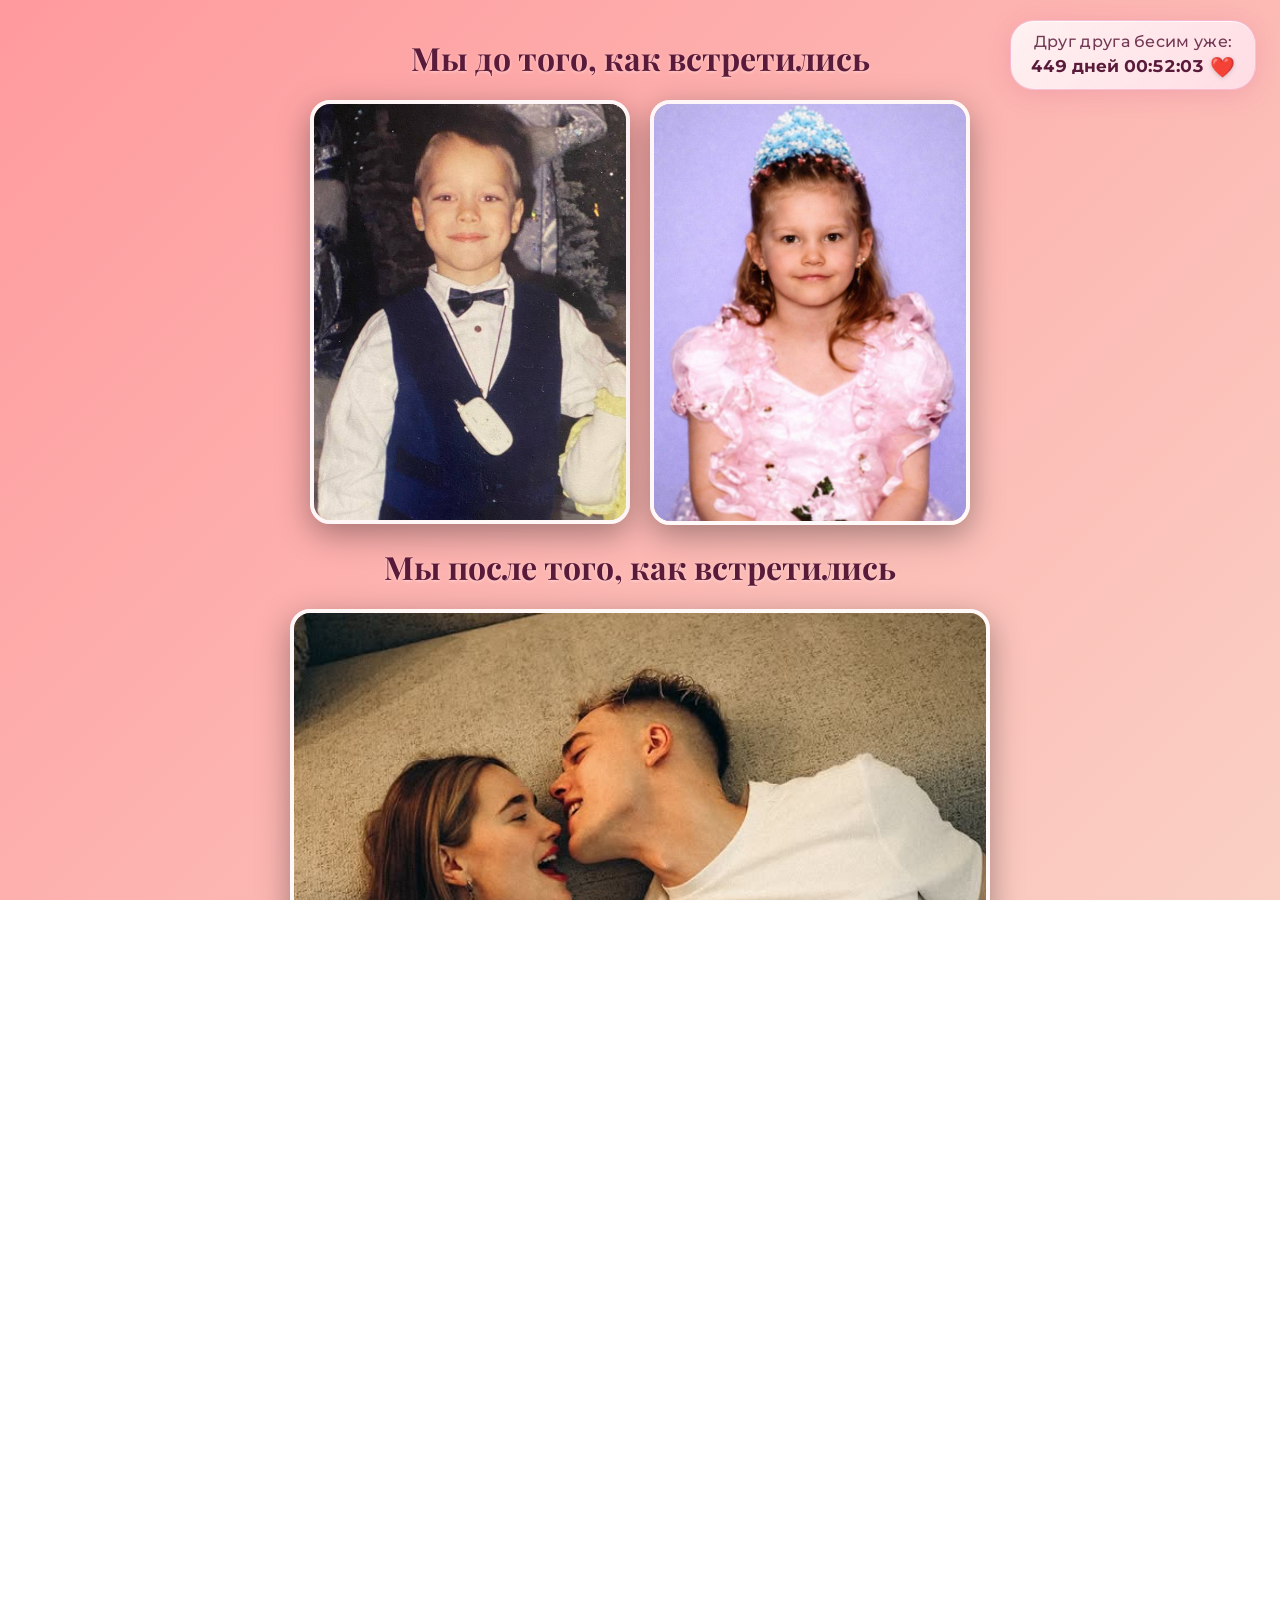
==== commit 69e87a7c: "Add "Before and After" section with images and styles" ====
--- a/index.html
+++ b/index.html
@@ -74,6 +74,27 @@
         <div class="entry-error" id="entryError"></div>
     </div>
 
+    <section class="we-before-after" aria-label="Мы до и после того, как встретились">
+        <div class="container">
+            <h2 class="we-before-after__title">Мы до того, как встретились</h2>
+            <div class="we-before-after__before">
+                <figure class="we-before-after__item we-before-after__item--left">
+                    <img src="img/photo_1_2026-03-12_16-26-20.jpg" alt="Он до того, как мы встретились" class="we-before-after__img">
+                </figure>
+                <figure class="we-before-after__item we-before-after__item--right">
+                    <img src="img/photo_2_2026-03-12_16-26-20.jpg" alt="Она до того, как мы встретились" class="we-before-after__img">
+                </figure>
+            </div>
+            
+            <h2 class="we-before-after__title">Мы после того, как встретились</h2>
+            <div class="we-before-after__after">
+                <figure class="we-before-after__item we-before-after__item--center">
+                    <img src="img/we.jpg" alt="Мы вместе" class="we-before-after__img we-before-after__img--center">
+                </figure>
+            </div>
+        </div>
+    </section>
+
     <!-- Заголовок -->
     <header class="header">
         <div class="container">
--- a/css/style.css
+++ b/css/style.css
@@ -1463,4 +1463,81 @@
     height: 100%;
     object-fit: contain;
     pointer-events: none;
+}
+
+/* Мы до и после того, как встретились */
+.we-before-after {
+    position: relative;
+    z-index: 10;
+    padding: 40px 20px 70px;
+}
+
+.we-before-after__before {
+    display: flex;
+    justify-content: center;
+    align-items: stretch;
+    gap: 20px;
+    max-width: 1000px;
+    margin: 0 auto 24px;
+}
+
+.we-before-after__item {
+    position: relative;
+    flex-shrink: 0;
+}
+
+.we-before-after__img {
+    display: block;
+    width: 100%;
+    max-width: 100%;
+    border-radius: 20px;
+    box-shadow: 0 10px 32px rgba(0, 0, 0, 0.35);
+    border: 4px solid rgba(255, 255, 255, 0.9);
+    object-fit: cover;
+}
+
+.we-before-after__img--center {
+    width: 100%;
+}
+
+.we-before-after__title {
+    font-family: 'Playfair Display', serif;
+    font-size: 2rem;
+    font-weight: 700;
+    color: #5a1a3a;
+    text-align: center;
+    text-shadow: 0 1px 3px rgba(255, 255, 255, 0.5);
+    margin-bottom: 25px;
+}
+
+.we-before-after__before .we-before-after__item {
+    flex: 0 1 320px;
+}
+
+.we-before-after__after {
+    max-width: 700px;
+    margin: 0 auto 24px;
+}
+
+@media (max-width: 992px) {
+    .we-before-after__before .we-before-after__item {
+        flex: 0 1 260px;
+    }
+}
+
+@media (max-width: 768px) {
+    .we-before-after {
+        padding: 30px 16px 50px;
+    }
+
+    .we-before-after__before {
+        flex-direction: column;
+        align-items: center;
+        gap: 18px;
+    }
+
+    .we-before-after__title {
+        font-size: 1.5rem;
+        margin-top: 8px;
+    }
 }
